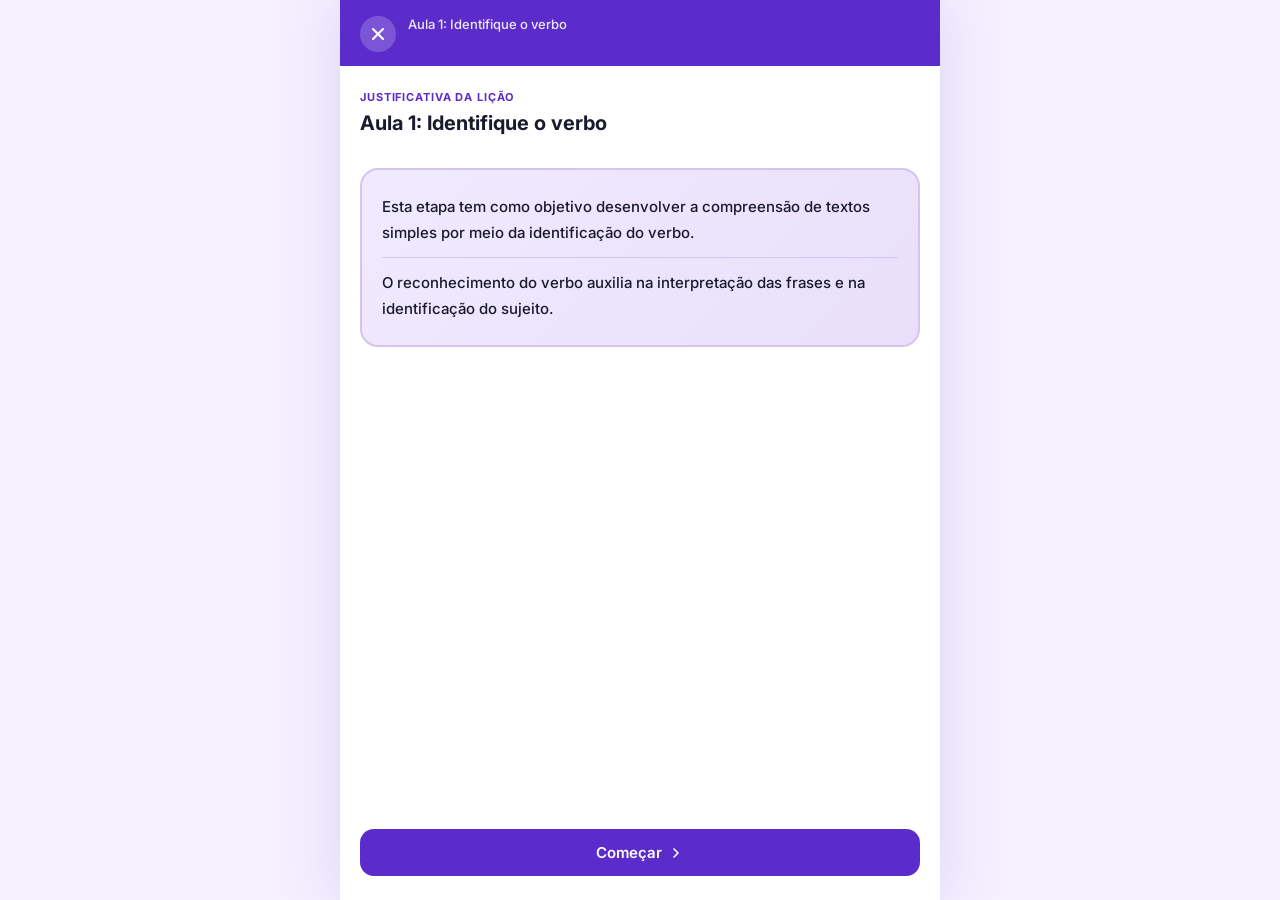
==== estudo.html @ f4995293 "feat: tela de intro com justificativa destacada antes das questões (por aula)" ====
<!DOCTYPE html>
<html lang="pt-BR">
<head>
<meta charset="UTF-8">
<meta name="viewport" content="width=device-width, initial-scale=1.0">
<title>Gramix - Estudo</title>
<link href="https://fonts.googleapis.com/css2?family=Inter:wght@400;500;600;700&display=swap" rel="stylesheet">
<link rel="stylesheet" href="css/estudo.css">
</head>
<body>

<div class="app-wrapper">

  <!-- HEADER -->
  <header class="estudo-header">
    <button class="btn-fechar" id="btnFechar" title="Sair">
      <svg viewBox="0 0 24 24" fill="none" stroke="currentColor" stroke-width="2.5" stroke-linecap="round" stroke-linejoin="round" width="20" height="20">
        <line x1="18" y1="6" x2="6" y2="18"></line>
        <line x1="6" y1="6" x2="18" y2="18"></line>
      </svg>
    </button>
    <div class="header-info">
      <span class="questao-info" id="questaoInfo">Questão 1 de 5 • Aula 1: Identifique o verbo</span>
      <div class="progress-segmentos" id="progressSegmentos"></div>
    </div>
  </header>

  <!-- TAGS -->
  <div class="tags-row" id="tagsRow">
    <span class="tag tag-dificuldade" id="tagDificuldade">
      <svg viewBox="0 0 24 24" fill="none" stroke="currentColor" stroke-width="2" stroke-linecap="round" stroke-linejoin="round" width="13" height="13"><line x1="18" y1="20" x2="18" y2="10"></line><line x1="12" y1="20" x2="12" y2="4"></line><line x1="6" y1="20" x2="6" y2="14"></line></svg>
      Fácil
    </span>
    <span class="tag tag-consultar" id="btnConsultar">
      <svg viewBox="0 0 24 24" fill="none" stroke="currentColor" stroke-width="2" stroke-linecap="round" stroke-linejoin="round" width="13" height="13"><path d="M2 3h6a4 4 0 0 1 4 4v14a3 3 0 0 0-3-3H2z"></path><path d="M22 3h-6a4 4 0 0 0-4 4v14a3 3 0 0 1 3-3h7z"></path></svg>
      Consultar lição
    </span>
  </div>

  <!-- QUESTÃO -->
  <main class="questao-area">
    <h2 class="questao-titulo" id="questaoTitulo"></h2>
    <p class="questao-subtitulo" id="questaoSubtitulo"></p>

    <div class="opcoes" id="opcoes"></div>
  </main>

  <!-- FEEDBACK -->
  <div class="feedback-bar" id="feedbackBar">
    <div class="feedback-icon" id="feedbackIcon"></div>
    <div class="feedback-texto" id="feedbackTexto"></div>
  </div>

  <!-- FOOTER -->
  <footer class="estudo-footer">
    <button class="btn-anterior" id="btnAnterior">
      <svg viewBox="0 0 24 24" fill="none" stroke="currentColor" stroke-width="2.5" stroke-linecap="round" stroke-linejoin="round" width="16" height="16"><polyline points="15 18 9 12 15 6"></polyline></svg>
      Anterior
    </button>
    <button class="btn-proxima" id="btnProxima">
      Próxima
      <svg viewBox="0 0 24 24" fill="none" stroke="currentColor" stroke-width="2.5" stroke-linecap="round" stroke-linejoin="round" width="16" height="16"><polyline points="9 18 15 12 9 6"></polyline></svg>
    </button>
  </footer>

</div>

<!-- MODAL LIÇÃO -->
<div class="licao-overlay" id="licaoOverlay">
  <div class="licao-card">
    <div class="licao-header">
      <h3 id="licaoHeader">📖 Lição</h3>
      <button class="licao-fechar" id="licaoFechar">✕</button>
    </div>
    <div class="licao-corpo" id="licaoCorpo"></div>
    <button class="licao-btn-fechar" id="licaoBtnFechar">Entendido</button>
  </div>
</div>

<!-- MODAL RESULTADO -->
<div class="resultado-overlay" id="resultadoOverlay">
  <div class="resultado-card">
    <div class="resultado-emoji" id="resultadoEmoji">🎉</div>
    <h2 class="resultado-titulo" id="resultadoTitulo">Aula concluída!</h2>
    <p class="resultado-desc" id="resultadoDesc"></p>
    <div class="resultado-estrelas" id="resultadoEstrelas"></div>
    <button class="resultado-btn-continuar" id="resultadoBtnContinuar">Voltar ao início</button>
  </div>
</div>

<script src="js/data/modulos.js"></script>
<script src="js/estudo.js"></script>
</body>
</html>
---- css/estudo.css ----
* {
  margin: 0;
  padding: 0;
  box-sizing: border-box;
  font-family: 'Inter', sans-serif;
}

body {
  background: #f4f0ff;
  min-height: 100vh;
}

.app-wrapper {
  max-width: 600px;
  margin: 0 auto;
  background: #ffffff;
  min-height: 100vh;
  display: flex;
  flex-direction: column;
  box-shadow: 0 0 60px rgba(91, 43, 203, 0.15);
}

/* HEADER */
.estudo-header {
  background: #5B2BCB;
  padding: 16px 20px 14px;
  display: flex;
  align-items: flex-start;
  gap: 12px;
}

.btn-fechar {
  background: rgba(255,255,255,0.2);
  border: none;
  border-radius: 50%;
  width: 36px;
  height: 36px;
  display: flex;
  align-items: center;
  justify-content: center;
  cursor: pointer;
  color: white;
  flex-shrink: 0;
  transition: background 0.2s;
}
.btn-fechar:hover { background: rgba(255,255,255,0.3); }

.header-info {
  flex: 1;
  display: flex;
  flex-direction: column;
  gap: 8px;
}

.questao-info {
  color: rgba(255,255,255,0.9);
  font-size: 13px;
  font-weight: 500;
}

.progress-segmentos {
  display: flex;
  gap: 4px;
}

.seg {
  flex: 1;
  height: 5px;
  border-radius: 3px;
  background: rgba(255,255,255,0.3);
  transition: background 0.4s ease;
}

.seg.respondida { background: #fff; }
.seg.atual      { background: rgba(255,255,255,0.7); }

/* TAGS */
.tags-row {
  display: flex;
  gap: 8px;
  padding: 14px 20px 0;
}

.tag {
  display: inline-flex;
  align-items: center;
  gap: 5px;
  padding: 6px 12px;
  border-radius: 20px;
  font-size: 12px;
  font-weight: 600;
  cursor: pointer;
}

.tag-dificuldade {
  background: #f0eaff;
  color: #5B2BCB;
}

.tag-consultar {
  background: #f0eaff;
  color: #5B2BCB;
  transition: background 0.2s;
}
.tag-consultar:hover { background: #e4d9ff; }

/* QUESTÃO */
.questao-area {
  flex: 1;
  padding: 24px 20px 12px;
}

.questao-titulo {
  font-size: 20px;
  font-weight: 700;
  color: #1a1a2e;
  margin-bottom: 6px;
  line-height: 1.3;
}

.questao-subtitulo {
  font-size: 14px;
  color: #6b7280;
  margin-bottom: 24px;
}

/* TELA DE INTRODUÇÃO */
.intro-label {
  display: block;
  font-size: 11px;
  font-weight: 700;
  text-transform: uppercase;
  letter-spacing: 0.08em;
  color: #5B2BCB;
  margin-bottom: 6px;
}

.intro-card {
  background: linear-gradient(135deg, #f0eaff 0%, #e9dffb 100%);
  border: 2px solid #d4c4f0;
  border-radius: 18px;
  padding: 24px 20px;
  margin-top: 8px;
}

.intro-card p {
  font-size: 15px;
  color: #1a1a2e;
  line-height: 1.7;
  font-weight: 500;
}

.intro-card p + p {
  margin-top: 12px;
  padding-top: 12px;
  border-top: 1px solid #d4c4f0;
}

/* OPÇÕES */
.opcoes {
  display: flex;
  flex-direction: column;
  gap: 10px;
}

.opcao {
  display: flex;
  align-items: center;
  gap: 14px;
  padding: 16px;
  border: 2px solid #e9dffb;
  border-radius: 14px;
  cursor: pointer;
  transition: all 0.2s;
  background: white;
  text-align: left;
  width: 100%;
}

.opcao:hover:not(:disabled) {
  border-color: #5B2BCB;
  background: #faf7ff;
}

.opcao.selecionada {
  border-color: #5B2BCB;
  background: #f0eaff;
}

.opcao.correta {
  border-color: #16a34a;
  background: #f0fdf4;
}

.opcao.errada {
  border-color: #dc2626;
  background: #fef2f2;
}

.opcao:disabled { cursor: default; }

.letra {
  width: 36px;
  height: 36px;
  border-radius: 50%;
  border: 2px solid #d4c4f0;
  display: flex;
  align-items: center;
  justify-content: center;
  font-weight: 700;
  font-size: 14px;
  color: #5B2BCB;
  flex-shrink: 0;
  transition: all 0.2s;
}

.opcao.selecionada .letra {
  background: #5B2BCB;
  border-color: #5B2BCB;
  color: white;
}

.opcao.correta .letra {
  background: #16a34a;
  border-color: #16a34a;
  color: white;
}

.opcao.errada .letra {
  background: #dc2626;
  border-color: #dc2626;
  color: white;
}

.opcao-texto {
  font-size: 15px;
  color: #1a1a2e;
  font-weight: 500;
  line-height: 1.4;
}

/* FEEDBACK */
.feedback-bar {
  margin: 12px 20px;
  padding: 14px 16px;
  border-radius: 14px;
  display: none;
  align-items: center;
  gap: 12px;
}

.feedback-bar.show { display: flex; }

.feedback-bar.acerto {
  background: #f0fdf4;
  border: 2px solid #86efac;
}

.feedback-bar.erro {
  background: #fef2f2;
  border: 2px solid #fca5a5;
}

.feedback-icon { font-size: 22px; }

.feedback-texto {
  font-size: 14px;
  font-weight: 600;
  line-height: 1.4;
}

.feedback-bar.acerto .feedback-texto { color: #16a34a; }
.feedback-bar.erro .feedback-texto   { color: #dc2626; }

/* FOOTER */
.estudo-footer {
  padding: 14px 20px 24px;
  display: flex;
  gap: 12px;
}

.btn-anterior {
  display: flex;
  align-items: center;
  gap: 6px;
  padding: 14px 20px;
  background: white;
  border: 2px solid #e9dffb;
  border-radius: 14px;
  color: #5B2BCB;
  font-weight: 600;
  font-size: 15px;
  cursor: pointer;
  transition: all 0.2s;
  flex-shrink: 0;
}
.btn-anterior:hover { background: #faf7ff; }
.btn-anterior:disabled { opacity: 0.4; cursor: default; }

.btn-proxima {
  display: flex;
  align-items: center;
  justify-content: center;
  gap: 6px;
  flex: 1;
  padding: 14px 20px;
  background: #5B2BCB;
  border: none;
  border-radius: 14px;
  color: white;
  font-weight: 600;
  font-size: 15px;
  cursor: pointer;
  transition: all 0.2s;
}
.btn-proxima:hover { background: #4a22a8; }
.btn-proxima:disabled { background: #d4c4f0; cursor: default; }

/* MODAL LIÇÃO */
.licao-overlay {
  position: fixed;
  inset: 0;
  background: rgba(0,0,0,0.5);
  display: flex;
  align-items: flex-end;
  justify-content: center;
  z-index: 500;
  opacity: 0;
  pointer-events: none;
  transition: opacity 0.3s;
}
.licao-overlay.show {
  opacity: 1;
  pointer-events: all;
}

.licao-card {
  background: white;
  border-radius: 24px 24px 0 0;
  padding: 24px 24px 36px;
  width: 100%;
  max-width: 600px;
  transform: translateY(100%);
  transition: transform 0.35s ease;
}
.licao-overlay.show .licao-card { transform: translateY(0); }

.licao-header {
  display: flex;
  justify-content: space-between;
  align-items: center;
  margin-bottom: 16px;
}
.licao-header h3 { font-size: 18px; font-weight: 700; color: #1a1a2e; }

.licao-fechar {
  background: #f3f4f6;
  border: none;
  border-radius: 50%;
  width: 32px;
  height: 32px;
  font-size: 14px;
  cursor: pointer;
  color: #6b7280;
}

.licao-corpo {
  font-size: 15px;
  color: #374151;
  line-height: 1.7;
}
.licao-corpo ul { padding-left: 20px; margin: 10px 0; }
.licao-corpo p  { margin-bottom: 8px; }

.licao-btn-fechar {
  margin-top: 20px;
  width: 100%;
  padding: 14px;
  background: #5B2BCB;
  color: white;
  border: none;
  border-radius: 14px;
  font-weight: 600;
  font-size: 15px;
  cursor: pointer;
}

/* MODAL RESULTADO */
.resultado-overlay {
  position: fixed;
  inset: 0;
  background: rgba(0,0,0,0.5);
  display: flex;
  align-items: center;
  justify-content: center;
  z-index: 500;
  padding: 20px;
  opacity: 0;
  pointer-events: none;
  transition: opacity 0.3s;
}
.resultado-overlay.show {
  opacity: 1;
  pointer-events: all;
}

.resultado-card {
  background: white;
  border-radius: 24px;
  padding: 36px 28px;
  text-align: center;
  max-width: 340px;
  width: 100%;
  transform: scale(0.9);
  transition: transform 0.3s ease;
}
.resultado-overlay.show .resultado-card { transform: scale(1); }

.resultado-emoji { font-size: 56px; margin-bottom: 16px; }
.resultado-titulo { font-size: 22px; font-weight: 700; color: #1a1a2e; margin-bottom: 10px; }
.resultado-desc   { font-size: 14px; color: #6b7280; margin-bottom: 20px; line-height: 1.6; }

.resultado-estrelas { font-size: 32px; margin-bottom: 24px; }

.resultado-btn-continuar {
  width: 100%;
  padding: 14px;
  background: #5B2BCB;
  color: white;
  border: none;
  border-radius: 14px;
  font-weight: 600;
  font-size: 15px;
  cursor: pointer;
  transition: background 0.2s;
}
.resultado-btn-continuar:hover { background: #4a22a8; }

@media (min-width: 768px) {
  body { background: #f4f0ff; }
}
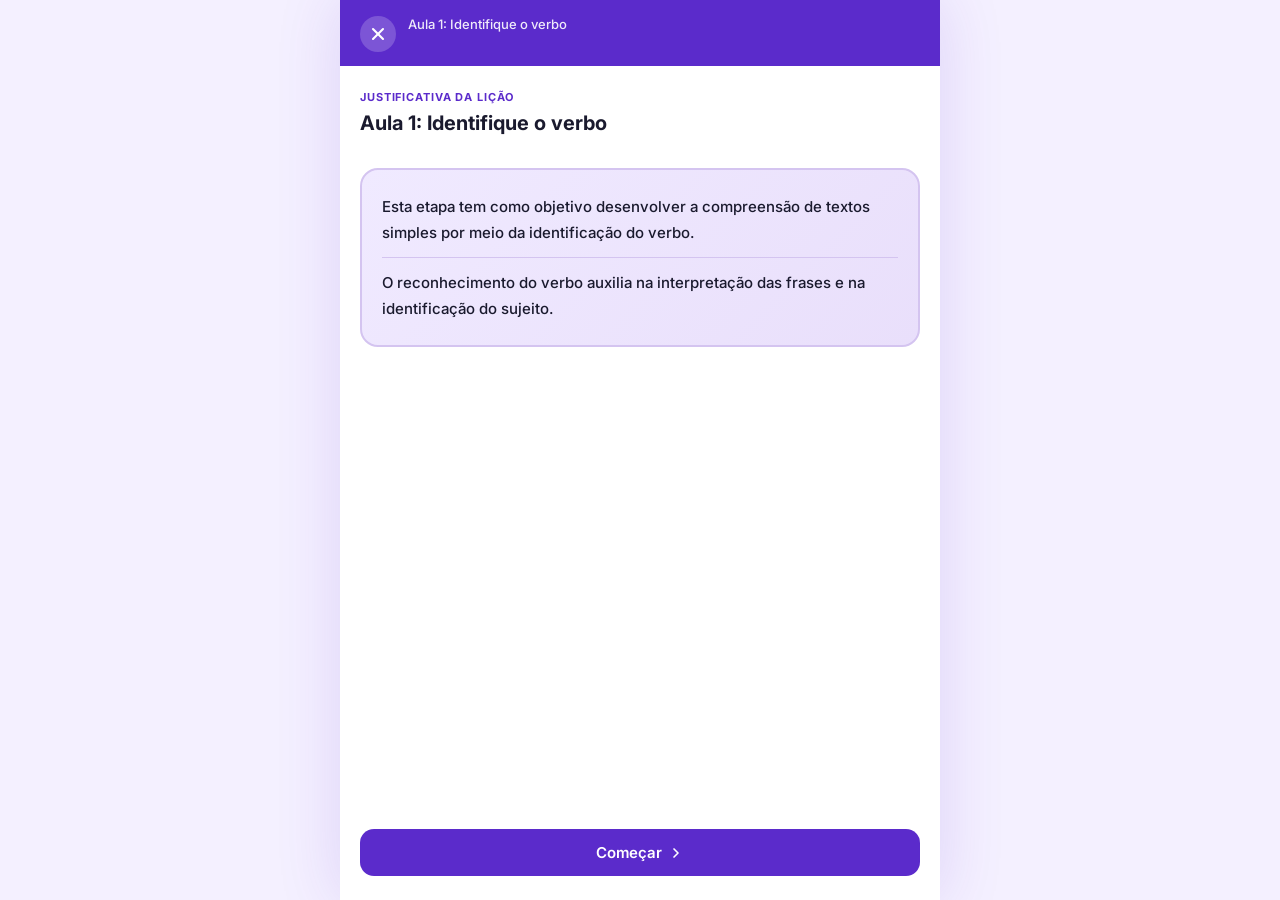
==== commit 87e84c6f: "feat: remove tag dificuldade e botao consultar licao" ====
--- a/estudo.html
+++ b/estudo.html
@@ -24,18 +24,6 @@
       <div class="progress-segmentos" id="progressSegmentos"></div>
     </div>
   </header>
-
-  <!-- TAGS -->
-  <div class="tags-row" id="tagsRow">
-    <span class="tag tag-dificuldade" id="tagDificuldade">
-      <svg viewBox="0 0 24 24" fill="none" stroke="currentColor" stroke-width="2" stroke-linecap="round" stroke-linejoin="round" width="13" height="13"><line x1="18" y1="20" x2="18" y2="10"></line><line x1="12" y1="20" x2="12" y2="4"></line><line x1="6" y1="20" x2="6" y2="14"></line></svg>
-      Fácil
-    </span>
-    <span class="tag tag-consultar" id="btnConsultar">
-      <svg viewBox="0 0 24 24" fill="none" stroke="currentColor" stroke-width="2" stroke-linecap="round" stroke-linejoin="round" width="13" height="13"><path d="M2 3h6a4 4 0 0 1 4 4v14a3 3 0 0 0-3-3H2z"></path><path d="M22 3h-6a4 4 0 0 0-4 4v14a3 3 0 0 1 3-3h7z"></path></svg>
-      Consultar lição
-    </span>
-  </div>
 
   <!-- QUESTÃO -->
   <main class="questao-area">
--- a/css/estudo.css
+++ b/css/estudo.css
@@ -14,10 +14,11 @@
   max-width: 600px;
   margin: 0 auto;
   background: #ffffff;
-  min-height: 100vh;
+  height: 100vh;
   display: flex;
   flex-direction: column;
   box-shadow: 0 0 60px rgba(91, 43, 203, 0.15);
+  overflow: hidden;
 }
 
 /* HEADER */
@@ -107,6 +108,8 @@
 /* QUESTÃO */
 .questao-area {
   flex: 1;
+  min-height: 0;
+  overflow-y: auto;
   padding: 24px 20px 12px;
 }
 
@@ -156,6 +159,257 @@
   border-top: 1px solid #d4c4f0;
 }
 
+/* TELA DE DEFINIÇÃO */
+.definicao-card {
+  display: flex;
+  flex-direction: column;
+  align-items: center;
+  gap: 24px;
+  padding: 32px 20px;
+  text-align: center;
+}
+
+.definicao-icone-wrap {
+  width: 88px;
+  height: 88px;
+  background: #eef2ff;
+  border-radius: 50%;
+  display: flex;
+  align-items: center;
+  justify-content: center;
+}
+
+.definicao-texto {
+  font-size: 17px;
+  font-weight: 600;
+  color: #1a1a2e;
+  line-height: 1.6;
+  max-width: 300px;
+}
+
+.destaque {
+  color: #4A80F0;
+}
+
+/* TELA DE CONTEXTO */
+.contexto-card {
+  display: flex;
+  flex-direction: column;
+  gap: 20px;
+  padding: 8px 4px;
+}
+
+.contexto-icone-wrap {
+  width: 80px;
+  height: 80px;
+  background: #eef2ff;
+  border-radius: 50%;
+  display: flex;
+  align-items: center;
+  justify-content: center;
+  align-self: center;
+}
+
+.contexto-texto {
+  font-size: 17px;
+  font-weight: 500;
+  color: #1a1a2e;
+  line-height: 1.65;
+}
+
+.contexto-texto strong { font-weight: 700; }
+
+.contexto-nota {
+  display: flex;
+  align-items: flex-start;
+  gap: 10px;
+  background: #f1f5f9;
+  border-radius: 12px;
+  padding: 14px 16px;
+}
+
+.contexto-nota svg { flex-shrink: 0; margin-top: 1px; }
+
+.contexto-nota span {
+  font-size: 14px;
+  color: #475569;
+  line-height: 1.5;
+}
+
+/* TELA DE EXEMPLO */
+.exemplo-card {
+  display: flex;
+  flex-direction: column;
+  gap: 20px;
+  padding: 8px 4px;
+}
+
+.exemplo-icone-wrap {
+  width: 88px;
+  height: 88px;
+  background: #eef2ff;
+  border-radius: 50%;
+  display: flex;
+  align-items: center;
+  justify-content: center;
+  align-self: center;
+}
+
+.exemplo-texto {
+  font-size: 16px;
+  color: #1a1a2e;
+  line-height: 1.65;
+}
+
+.exemplo-conclusao {
+  font-size: 16px;
+  font-weight: 700;
+  color: #1a1a2e;
+  line-height: 1.5;
+}
+
+/* TELA DE INFINITIVO */
+.infinitivo-card {
+  display: flex;
+  flex-direction: column;
+  align-items: center;
+  gap: 18px;
+  text-align: center;
+}
+
+.infinitivo-icone-wrap {
+  width: 90px;
+  height: 90px;
+  border-radius: 50%;
+  background: #eff6ff;
+  display: flex;
+  align-items: center;
+  justify-content: center;
+  flex-shrink: 0;
+}
+
+.infinitivo-icone-simbolo {
+  font-size: 44px;
+  font-weight: 700;
+  color: #2563eb;
+  line-height: 1;
+  font-family: Arial, sans-serif;
+}
+
+.infinitivo-descricao {
+  font-size: 18px;
+  font-weight: 700;
+  color: #1a1a2e;
+  line-height: 1.5;
+  text-align: left;
+}
+
+.infinitivo-nota {
+  font-size: 15px;
+  color: #374151;
+  line-height: 1.5;
+  text-align: left;
+}
+
+.infinitivo-conj-titulo {
+  font-size: 16px;
+  font-weight: 700;
+  color: #1a1a2e;
+  text-align: center;
+  margin-top: 4px;
+}
+
+.infinitivo-conjs {
+  display: flex;
+  flex-direction: column;
+  gap: 10px;
+  width: 100%;
+}
+
+.infinitivo-conj-card {
+  display: flex;
+  flex-direction: column;
+  align-items: center;
+  gap: 4px;
+  background: #ffffff;
+  border: 1.5px solid #e2e8f0;
+  border-radius: 14px;
+  padding: 14px 16px;
+}
+
+.infinitivo-conj-sufixo {
+  font-size: 26px;
+  font-weight: 700;
+  color: #2563eb;
+}
+
+.infinitivo-conj-label {
+  font-size: 13px;
+  color: #64748b;
+}
+
+.infinitivo-extra {
+  font-size: 16px;
+  font-weight: 600;
+  color: #1a1a2e;
+  line-height: 1.6;
+  text-align: left;
+  background: #eff6ff;
+  border-left: 3px solid #2563eb;
+  border-radius: 10px;
+  padding: 12px 14px;
+}
+
+/* TELA DE RESUMO */
+.resumo-card {
+  display: flex;
+  flex-direction: column;
+  gap: 10px;
+}
+
+.resumo-titulo {
+  font-size: 17px;
+  font-weight: 700;
+  color: #1a1a2e;
+  margin-bottom: 4px;
+}
+
+.resumo-item {
+  display: flex;
+  align-items: center;
+  gap: 14px;
+  background: #fafafa;
+  border: 1px solid #f0eaff;
+  border-radius: 14px;
+  padding: 12px 14px;
+}
+
+.resumo-icone {
+  width: 46px;
+  height: 46px;
+  border-radius: 50%;
+  display: flex;
+  align-items: center;
+  justify-content: center;
+  flex-shrink: 0;
+}
+
+.resumo-item-info {
+  display: flex;
+  flex-direction: column;
+  gap: 2px;
+}
+
+.resumo-item-titulo {
+  font-size: 15px;
+  font-weight: 700;
+}
+
+.resumo-item-exemplos {
+  font-size: 13px;
+  color: #64748b;
+}
+
 /* OPÇÕES */
 .opcoes {
   display: flex;
@@ -274,36 +528,39 @@
 
 /* FOOTER */
 .estudo-footer {
+  flex-shrink: 0;
   padding: 14px 20px 24px;
   display: flex;
-  gap: 12px;
+  gap: 10px;
+  background: #ffffff;
 }
 
 .btn-anterior {
-  display: flex;
-  align-items: center;
+  flex: 1;
+  display: flex;
+  align-items: center;
+  justify-content: center;
   gap: 6px;
-  padding: 14px 20px;
+  padding: 14px 16px;
   background: white;
-  border: 2px solid #e9dffb;
+  border: 1.5px solid #d4c4f0;
   border-radius: 14px;
   color: #5B2BCB;
   font-weight: 600;
   font-size: 15px;
   cursor: pointer;
-  transition: all 0.2s;
-  flex-shrink: 0;
+  transition: background 0.2s;
 }
 .btn-anterior:hover { background: #faf7ff; }
-.btn-anterior:disabled { opacity: 0.4; cursor: default; }
+.btn-anterior:disabled { opacity: 0.35; cursor: default; }
 
 .btn-proxima {
+  flex: 1;
   display: flex;
   align-items: center;
   justify-content: center;
   gap: 6px;
-  flex: 1;
-  padding: 14px 20px;
+  padding: 14px 16px;
   background: #5B2BCB;
   border: none;
   border-radius: 14px;
@@ -311,7 +568,7 @@
   font-weight: 600;
   font-size: 15px;
   cursor: pointer;
-  transition: all 0.2s;
+  transition: background 0.2s;
 }
 .btn-proxima:hover { background: #4a22a8; }
 .btn-proxima:disabled { background: #d4c4f0; cursor: default; }
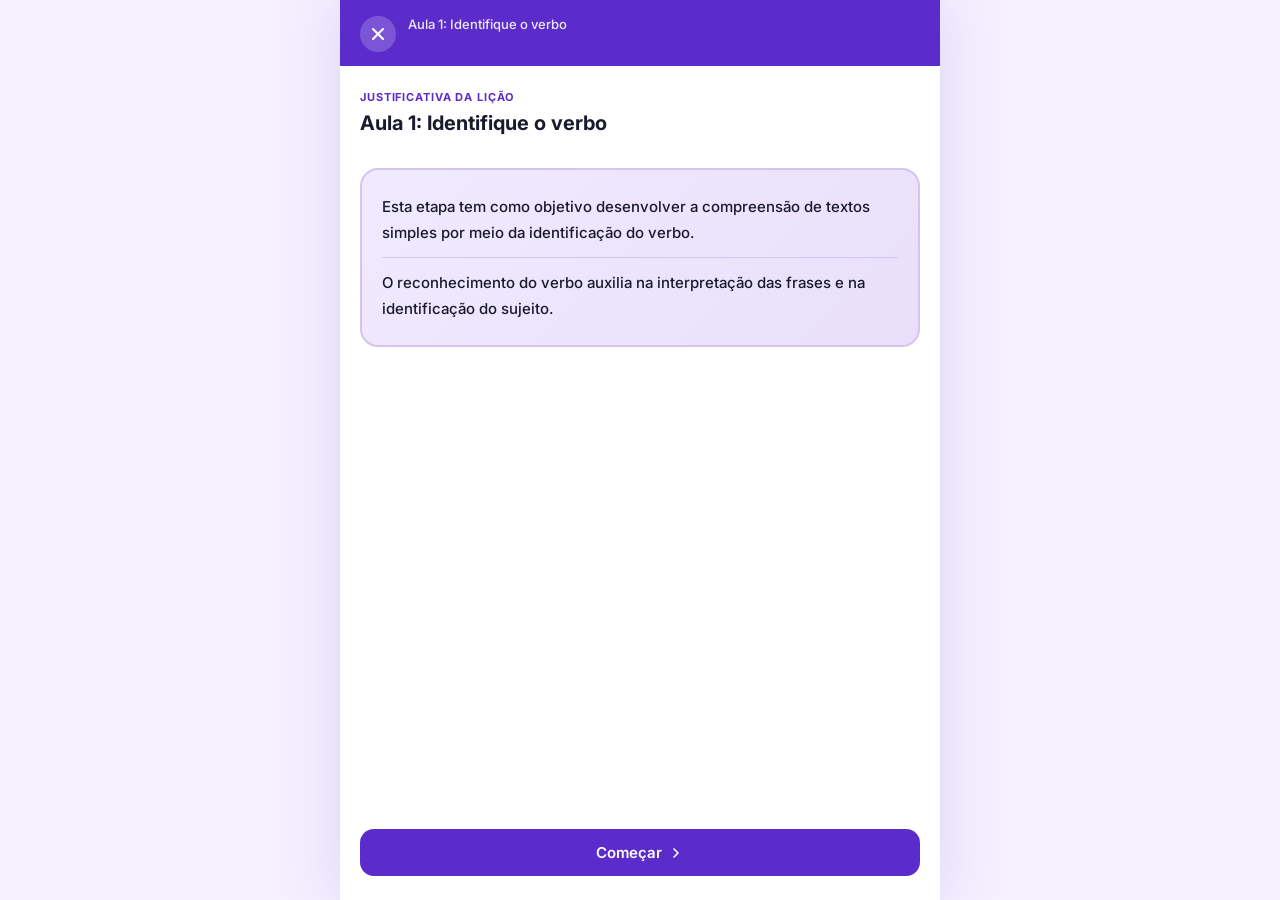
==== commit 5c11cfac: "feat: scroll fade indicator quando conteudo ultrapassa a tela" ====
--- a/estudo.html
+++ b/estudo.html
@@ -26,12 +26,14 @@
   </header>
 
   <!-- QUESTÃO -->
-  <main class="questao-area">
-    <h2 class="questao-titulo" id="questaoTitulo"></h2>
-    <p class="questao-subtitulo" id="questaoSubtitulo"></p>
-
-    <div class="opcoes" id="opcoes"></div>
-  </main>
+  <div class="questao-wrap">
+    <main class="questao-area" id="questaoArea">
+      <h2 class="questao-titulo" id="questaoTitulo"></h2>
+      <p class="questao-subtitulo" id="questaoSubtitulo"></p>
+      <div class="opcoes" id="opcoes"></div>
+    </main>
+    <div class="scroll-fade" id="scrollFade"></div>
+  </div>
 
   <!-- FEEDBACK -->
   <div class="feedback-bar" id="feedbackBar">
--- a/css/estudo.css
+++ b/css/estudo.css
@@ -15,6 +15,7 @@
   margin: 0 auto;
   background: #ffffff;
   height: 100vh;
+  height: 100dvh;
   display: flex;
   flex-direction: column;
   box-shadow: 0 0 60px rgba(91, 43, 203, 0.15);
@@ -106,11 +107,32 @@
 .tag-consultar:hover { background: #e4d9ff; }
 
 /* QUESTÃO */
-.questao-area {
+.questao-wrap {
+  position: relative;
   flex: 1;
   min-height: 0;
+}
+
+.questao-area {
+  height: 100%;
   overflow-y: auto;
   padding: 24px 20px 12px;
+}
+
+.scroll-fade {
+  position: absolute;
+  bottom: 0;
+  left: 0;
+  right: 0;
+  height: 64px;
+  background: linear-gradient(to bottom, transparent, #ffffff);
+  pointer-events: none;
+  opacity: 1;
+  transition: opacity 0.3s;
+}
+
+.scroll-fade.oculto {
+  opacity: 0;
 }
 
 .questao-titulo {
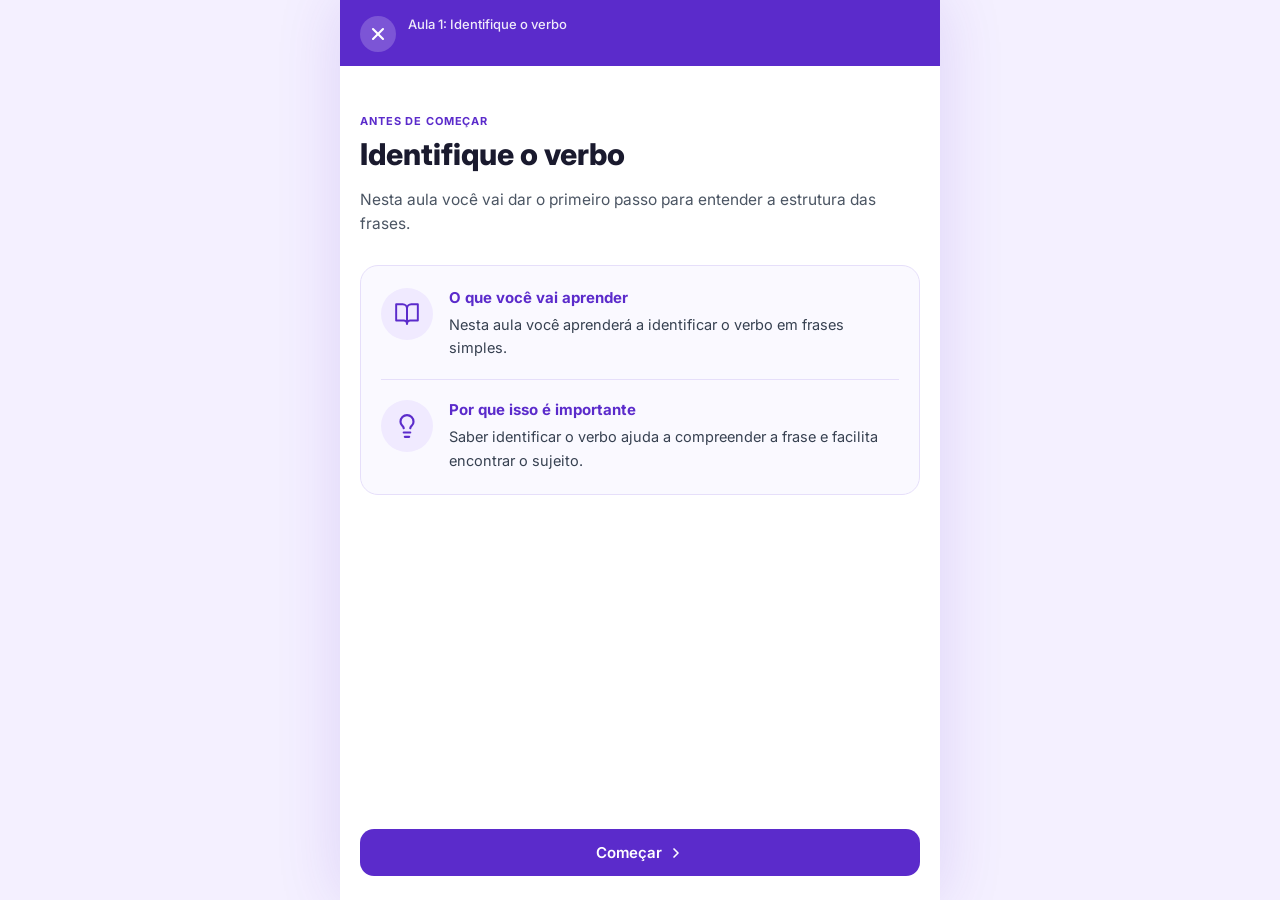
==== commit ecec25a6: "feat: caderno de erros persistente e tela antes de comecar - Novo js/idb.js centraliza acesso ao Ind" ====
--- a/estudo.html
+++ b/estudo.html
@@ -78,6 +78,7 @@
   </div>
 </div>
 
+<script src="js/idb.js"></script>
 <script src="js/data/modulos.js"></script>
 <script src="js/estudo.js"></script>
 </body>
--- a/css/estudo.css
+++ b/css/estudo.css
@@ -149,7 +149,7 @@
   margin-bottom: 24px;
 }
 
-/* TELA DE INTRODUÇÃO */
+/* TELA DE INTRODUÇÃO (Antes de começar) */
 .intro-label {
   display: block;
   font-size: 11px;
@@ -157,28 +157,65 @@
   text-transform: uppercase;
   letter-spacing: 0.08em;
   color: #5B2BCB;
+  margin-bottom: 8px;
+}
+
+.intro-titulo {
+  font-size: 30px;
+  font-weight: 800;
+  color: #1a1a2e;
+  line-height: 1.25;
+  margin-bottom: 14px;
+}
+
+.intro-desc {
+  font-size: 15.5px;
+  color: #4b5563;
+  line-height: 1.6;
+  margin-bottom: 28px;
+}
+
+.intro-info {
+  background: #faf9ff;
+  border: 1.5px solid #e6dffa;
+  border-radius: 18px;
+  padding: 22px 20px;
+}
+
+.intro-info-item {
+  display: flex;
+  align-items: flex-start;
+  gap: 16px;
+}
+
+.intro-info-item + .intro-info-item {
+  margin-top: 20px;
+  padding-top: 20px;
+  border-top: 1px solid #e6dffa;
+}
+
+.intro-info-icone-wrap {
+  width: 52px;
+  height: 52px;
+  border-radius: 50%;
+  background: #f0eaff;
+  display: flex;
+  align-items: center;
+  justify-content: center;
+  flex-shrink: 0;
+}
+
+.intro-info-texto h3 {
+  font-size: 15px;
+  font-weight: 700;
+  color: #5B2BCB;
   margin-bottom: 6px;
 }
 
-.intro-card {
-  background: linear-gradient(135deg, #f0eaff 0%, #e9dffb 100%);
-  border: 2px solid #d4c4f0;
-  border-radius: 18px;
-  padding: 24px 20px;
-  margin-top: 8px;
-}
-
-.intro-card p {
-  font-size: 15px;
-  color: #1a1a2e;
-  line-height: 1.7;
-  font-weight: 500;
-}
-
-.intro-card p + p {
-  margin-top: 12px;
-  padding-top: 12px;
-  border-top: 1px solid #d4c4f0;
+.intro-info-texto p {
+  font-size: 14.5px;
+  color: #374151;
+  line-height: 1.6;
 }
 
 /* TELA DE DEFINIÇÃO */
@@ -430,6 +467,148 @@
 .resumo-item-exemplos {
   font-size: 13px;
   color: #64748b;
+}
+
+/* TELA DE IDENTIFICAÇÃO */
+.idf-card {
+  display: flex;
+  flex-direction: column;
+  gap: 16px;
+}
+
+.idf-header {
+  display: flex;
+  align-items: flex-start;
+  gap: 12px;
+}
+
+.idf-icone-wrap {
+  width: 52px;
+  height: 52px;
+  border-radius: 14px;
+  background: #eff6ff;
+  display: flex;
+  align-items: center;
+  justify-content: center;
+  flex-shrink: 0;
+}
+
+.idf-titulo {
+  font-size: 18px;
+  font-weight: 700;
+  color: #1a1a2e;
+  line-height: 1.4;
+  padding-top: 4px;
+}
+
+.idf-intro {
+  font-size: 15px;
+  color: #374151;
+  line-height: 1.5;
+}
+
+.idf-exemplos {
+  display: flex;
+  flex-direction: column;
+  gap: 10px;
+}
+
+.idf-exemplo-card {
+  display: flex;
+  flex-direction: column;
+  align-items: center;
+  gap: 3px;
+  background: #ffffff;
+  border: 1.5px solid #e2e8f0;
+  border-radius: 14px;
+  padding: 12px 16px;
+}
+
+.idf-palavra {
+  font-size: 17px;
+  font-weight: 700;
+  color: #2563eb;
+}
+
+.idf-linha {
+  font-size: 13px;
+  color: #64748b;
+}
+
+.idf-rodape {
+  font-size: 14px;
+  color: #374151;
+  line-height: 1.6;
+}
+
+/* TELA DE SENTIDO */
+.sentido-card {
+  display: flex;
+  flex-direction: column;
+  gap: 14px;
+}
+
+.sentido-dica {
+  display: flex;
+  align-items: flex-start;
+  gap: 10px;
+  background: #fefce8;
+  border: 1.5px solid #fde68a;
+  border-radius: 14px;
+  padding: 12px 14px;
+  font-size: 15px;
+  font-weight: 600;
+  color: #1a1a2e;
+  line-height: 1.5;
+}
+
+.sentido-dica-icone {
+  font-size: 20px;
+  flex-shrink: 0;
+  margin-top: 1px;
+}
+
+.sentido-texto {
+  font-size: 15px;
+  color: #374151;
+  line-height: 1.6;
+}
+
+.sentido-exemplos-titulo {
+  font-size: 16px;
+  font-weight: 700;
+  color: #1a1a2e;
+  margin-top: 4px;
+}
+
+.sentido-exemplos {
+  display: flex;
+  flex-direction: column;
+  gap: 10px;
+}
+
+.sentido-item {
+  display: flex;
+  align-items: flex-start;
+  gap: 12px;
+}
+
+.sentido-item-texto {
+  display: flex;
+  flex-direction: column;
+  gap: 2px;
+}
+
+.sentido-item-frase {
+  font-size: 14px;
+  color: #1a1a2e;
+  line-height: 1.4;
+}
+
+.sentido-item-cadeia {
+  font-size: 13px;
+  color: #64748b;
+  line-height: 1.4;
 }
 
 /* OPÇÕES */
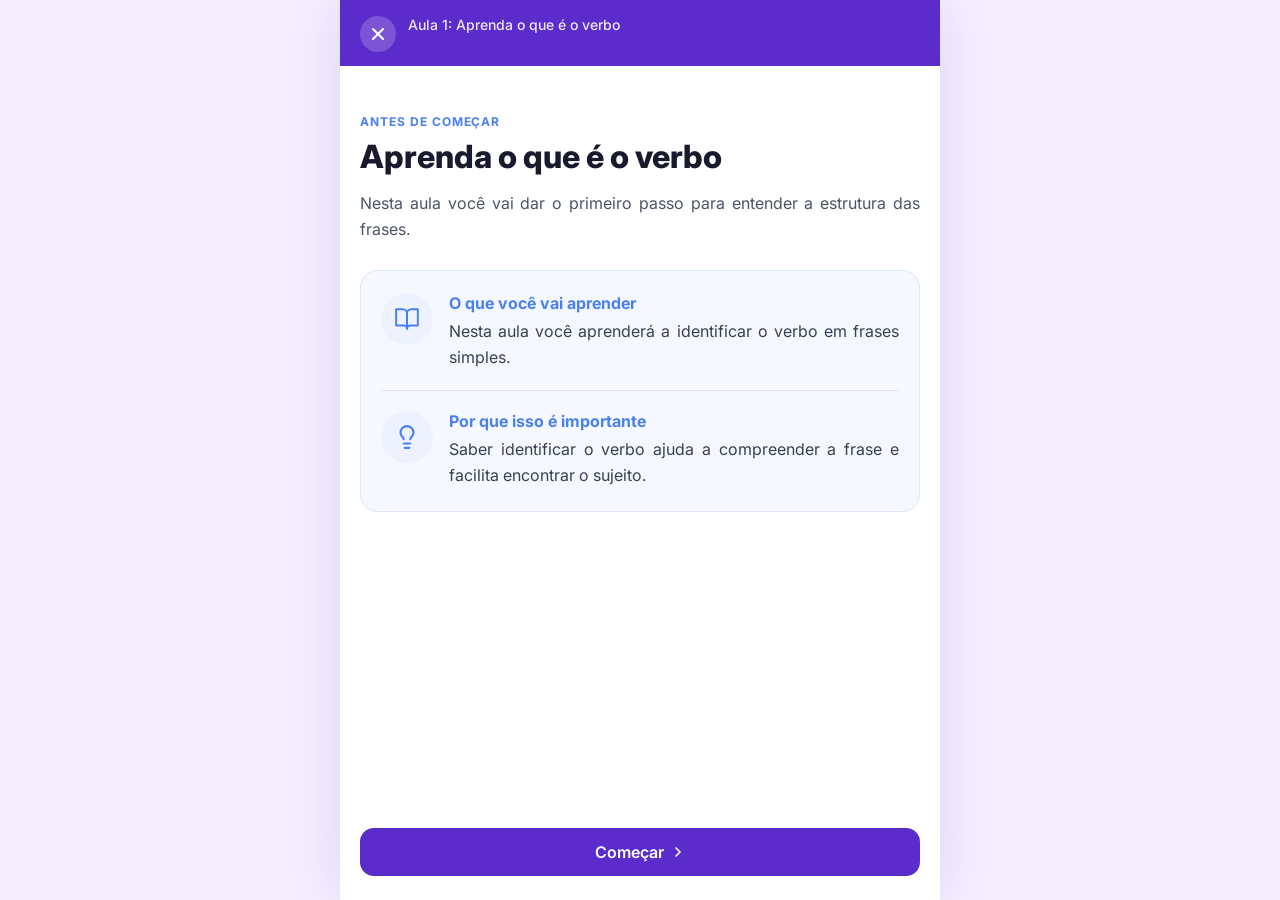
==== commit c920f254: "feat: dominio das checagens, caderno de erros por arquivo e marcacao de cartoes - Renomeia titulo da" ====
--- a/estudo.html
+++ b/estudo.html
@@ -20,7 +20,7 @@
       </svg>
     </button>
     <div class="header-info">
-      <span class="questao-info" id="questaoInfo">Questão 1 de 5 • Aula 1: Identifique o verbo</span>
+      <span class="questao-info" id="questaoInfo">Questão 1 de 5 • Aula 1: Aprenda o que é o verbo</span>
       <div class="progress-segmentos" id="progressSegmentos"></div>
     </div>
   </header>
--- a/css/estudo.css
+++ b/css/estudo.css
@@ -56,7 +56,7 @@
 
 .questao-info {
   color: rgba(255,255,255,0.9);
-  font-size: 13px;
+  font-size: 14px;
   font-weight: 500;
 }
 
@@ -89,7 +89,7 @@
   gap: 5px;
   padding: 6px 12px;
   border-radius: 20px;
-  font-size: 12px;
+  font-size: 13px;
   font-weight: 600;
   cursor: pointer;
 }
@@ -136,7 +136,7 @@
 }
 
 .questao-titulo {
-  font-size: 20px;
+  font-size: 21px;
   font-weight: 700;
   color: #1a1a2e;
   margin-bottom: 6px;
@@ -144,24 +144,51 @@
 }
 
 .questao-subtitulo {
-  font-size: 14px;
+  font-size: 15px;
   color: #6b7280;
   margin-bottom: 24px;
+}
+
+/* TELA DE CHECAGEM — pergunta curta em negrito antes do título grande */
+.checagem-pergunta {
+  font-weight: 700;
+  margin-bottom: 6px;
+}
+
+.checagem-titulo {
+  margin-bottom: 24px;
+}
+
+/* Perguntas de "o verbo em destaque indica" — instrução menor,
+   frase analisada maior (é o que realmente importa ler com atenção). */
+.checagem-instrucao {
+  font-size: 16px;
+}
+
+.checagem-frase {
+  font-size: 19px;
+  font-weight: 400;
+  color: #1a1a2e;
+}
+
+.checagem-frase strong {
+  font-weight: 700;
+  color: #4A80F0;
 }
 
 /* TELA DE INTRODUÇÃO (Antes de começar) */
 .intro-label {
   display: block;
-  font-size: 11px;
+  font-size: 12px;
   font-weight: 700;
   text-transform: uppercase;
   letter-spacing: 0.08em;
-  color: #5B2BCB;
+  color: #4A80F0;
   margin-bottom: 8px;
 }
 
 .intro-titulo {
-  font-size: 30px;
+  font-size: 32px;
   font-weight: 800;
   color: #1a1a2e;
   line-height: 1.25;
@@ -169,15 +196,16 @@
 }
 
 .intro-desc {
-  font-size: 15.5px;
+  font-size: 16px;
   color: #4b5563;
   line-height: 1.6;
   margin-bottom: 28px;
+  text-align: justify;
 }
 
 .intro-info {
-  background: #faf9ff;
-  border: 1.5px solid #e6dffa;
+  background: #f5f8ff;
+  border: 1.5px solid #d9e6fc;
   border-radius: 18px;
   padding: 22px 20px;
 }
@@ -191,14 +219,14 @@
 .intro-info-item + .intro-info-item {
   margin-top: 20px;
   padding-top: 20px;
-  border-top: 1px solid #e6dffa;
+  border-top: 1px solid #d9e6fc;
 }
 
 .intro-info-icone-wrap {
   width: 52px;
   height: 52px;
   border-radius: 50%;
-  background: #f0eaff;
+  background: #eef2ff;
   display: flex;
   align-items: center;
   justify-content: center;
@@ -206,16 +234,17 @@
 }
 
 .intro-info-texto h3 {
-  font-size: 15px;
-  font-weight: 700;
-  color: #5B2BCB;
+  font-size: 16px;
+  font-weight: 700;
+  color: #4A80F0;
   margin-bottom: 6px;
 }
 
 .intro-info-texto p {
-  font-size: 14.5px;
+  font-size: 16px;
   color: #374151;
   line-height: 1.6;
+  text-align: justify;
 }
 
 /* TELA DE DEFINIÇÃO */
@@ -226,6 +255,47 @@
   gap: 24px;
   padding: 32px 20px;
   text-align: center;
+  position: relative;
+}
+
+/* ETIQUETA "MARCAR PARA REVISÃO" — marca-página no lado esquerdo das
+   telas de conteúdo (definição, contexto, exemplo). */
+.btn-marcar-cartao {
+  position: absolute;
+  top: -6px;
+  right: 10px;
+  width: 26px;
+  height: 32px;
+  padding: 0;
+  background: #ffffff;
+  border: 2px solid #dbe4fb;
+  border-top: none;
+  border-radius: 0 0 6px 6px;
+  display: flex;
+  align-items: center;
+  justify-content: center;
+  cursor: pointer;
+  color: #b9c6f0;
+  z-index: 2;
+  transition: color 0.2s, transform 0.15s;
+}
+
+.btn-marcar-cartao:hover {
+  color: #4A80F0;
+  transform: translateY(1px);
+}
+
+.btn-marcar-cartao svg {
+  width: 13px;
+  height: 13px;
+}
+
+.btn-marcar-cartao.marcada {
+  color: #4A80F0;
+}
+
+.btn-marcar-cartao.marcada svg {
+  fill: #4A80F0;
 }
 
 .definicao-icone-wrap {
@@ -239,7 +309,7 @@
 }
 
 .definicao-texto {
-  font-size: 17px;
+  font-size: 18px;
   font-weight: 600;
   color: #1a1a2e;
   line-height: 1.6;
@@ -256,6 +326,7 @@
   flex-direction: column;
   gap: 20px;
   padding: 8px 4px;
+  position: relative;
 }
 
 .contexto-icone-wrap {
@@ -270,10 +341,11 @@
 }
 
 .contexto-texto {
-  font-size: 17px;
+  font-size: 16px;
   font-weight: 500;
   color: #1a1a2e;
   line-height: 1.65;
+  text-align: justify;
 }
 
 .contexto-texto strong { font-weight: 700; }
@@ -290,9 +362,10 @@
 .contexto-nota svg { flex-shrink: 0; margin-top: 1px; }
 
 .contexto-nota span {
-  font-size: 14px;
+  font-size: 15px;
   color: #475569;
   line-height: 1.5;
+  text-align: justify;
 }
 
 /* TELA DE EXEMPLO */
@@ -301,6 +374,7 @@
   flex-direction: column;
   gap: 20px;
   padding: 8px 4px;
+  position: relative;
 }
 
 .exemplo-icone-wrap {
@@ -318,6 +392,7 @@
   font-size: 16px;
   color: #1a1a2e;
   line-height: 1.65;
+  text-align: justify;
 }
 
 .exemplo-conclusao {
@@ -325,6 +400,7 @@
   font-weight: 700;
   color: #1a1a2e;
   line-height: 1.5;
+  text-align: justify;
 }
 
 /* TELA DE INFINITIVO */
@@ -356,22 +432,22 @@
 }
 
 .infinitivo-descricao {
-  font-size: 18px;
+  font-size: 19px;
   font-weight: 700;
   color: #1a1a2e;
   line-height: 1.5;
-  text-align: left;
+  text-align: justify;
 }
 
 .infinitivo-nota {
-  font-size: 15px;
+  font-size: 16px;
   color: #374151;
   line-height: 1.5;
-  text-align: left;
+  text-align: justify;
 }
 
 .infinitivo-conj-titulo {
-  font-size: 16px;
+  font-size: 17px;
   font-weight: 700;
   color: #1a1a2e;
   text-align: center;
@@ -397,13 +473,13 @@
 }
 
 .infinitivo-conj-sufixo {
-  font-size: 26px;
+  font-size: 27px;
   font-weight: 700;
   color: #2563eb;
 }
 
 .infinitivo-conj-label {
-  font-size: 13px;
+  font-size: 14px;
   color: #64748b;
 }
 
@@ -412,7 +488,7 @@
   font-weight: 600;
   color: #1a1a2e;
   line-height: 1.6;
-  text-align: left;
+  text-align: justify;
   background: #eff6ff;
   border-left: 3px solid #2563eb;
   border-radius: 10px;
@@ -427,7 +503,7 @@
 }
 
 .resumo-titulo {
-  font-size: 17px;
+  font-size: 18px;
   font-weight: 700;
   color: #1a1a2e;
   margin-bottom: 4px;
@@ -460,12 +536,12 @@
 }
 
 .resumo-item-titulo {
-  font-size: 15px;
+  font-size: 16px;
   font-weight: 700;
 }
 
 .resumo-item-exemplos {
-  font-size: 13px;
+  font-size: 14px;
   color: #64748b;
 }
 
@@ -494,7 +570,7 @@
 }
 
 .idf-titulo {
-  font-size: 18px;
+  font-size: 19px;
   font-weight: 700;
   color: #1a1a2e;
   line-height: 1.4;
@@ -502,9 +578,10 @@
 }
 
 .idf-intro {
-  font-size: 15px;
+  font-size: 16px;
   color: #374151;
   line-height: 1.5;
+  text-align: justify;
 }
 
 .idf-exemplos {
@@ -525,20 +602,21 @@
 }
 
 .idf-palavra {
-  font-size: 17px;
+  font-size: 18px;
   font-weight: 700;
   color: #2563eb;
 }
 
 .idf-linha {
-  font-size: 13px;
+  font-size: 14px;
   color: #64748b;
 }
 
 .idf-rodape {
-  font-size: 14px;
+  font-size: 16px;
   color: #374151;
   line-height: 1.6;
+  text-align: justify;
 }
 
 /* TELA DE SENTIDO */
@@ -556,10 +634,11 @@
   border: 1.5px solid #fde68a;
   border-radius: 14px;
   padding: 12px 14px;
-  font-size: 15px;
+  font-size: 16px;
   font-weight: 600;
   color: #1a1a2e;
   line-height: 1.5;
+  text-align: justify;
 }
 
 .sentido-dica-icone {
@@ -569,13 +648,14 @@
 }
 
 .sentido-texto {
-  font-size: 15px;
+  font-size: 16px;
   color: #374151;
   line-height: 1.6;
+  text-align: justify;
 }
 
 .sentido-exemplos-titulo {
-  font-size: 16px;
+  font-size: 17px;
   font-weight: 700;
   color: #1a1a2e;
   margin-top: 4px;
@@ -600,13 +680,13 @@
 }
 
 .sentido-item-frase {
+  font-size: 15px;
+  color: #1a1a2e;
+  line-height: 1.4;
+}
+
+.sentido-item-cadeia {
   font-size: 14px;
-  color: #1a1a2e;
-  line-height: 1.4;
-}
-
-.sentido-item-cadeia {
-  font-size: 13px;
   color: #64748b;
   line-height: 1.4;
 }
@@ -663,7 +743,7 @@
   align-items: center;
   justify-content: center;
   font-weight: 700;
-  font-size: 14px;
+  font-size: 15px;
   color: #5B2BCB;
   flex-shrink: 0;
   transition: all 0.2s;
@@ -688,7 +768,7 @@
 }
 
 .opcao-texto {
-  font-size: 15px;
+  font-size: 16px;
   color: #1a1a2e;
   font-weight: 500;
   line-height: 1.4;
@@ -719,9 +799,26 @@
 .feedback-icon { font-size: 22px; }
 
 .feedback-texto {
-  font-size: 14px;
-  font-weight: 600;
+  font-size: 15px;
   line-height: 1.4;
+  text-align: justify;
+}
+
+.feedback-titulo {
+  display: block;
+  font-weight: 700;
+  margin-bottom: 8px;
+}
+
+.feedback-explicacao {
+  display: block;
+  font-weight: 400;
+}
+
+.feedback-correta {
+  display: block;
+  font-weight: 700;
+  margin-top: 8px;
 }
 
 .feedback-bar.acerto .feedback-texto { color: #16a34a; }
@@ -748,7 +845,7 @@
   border-radius: 14px;
   color: #5B2BCB;
   font-weight: 600;
-  font-size: 15px;
+  font-size: 16px;
   cursor: pointer;
   transition: background 0.2s;
 }
@@ -767,7 +864,7 @@
   border-radius: 14px;
   color: white;
   font-weight: 600;
-  font-size: 15px;
+  font-size: 16px;
   cursor: pointer;
   transition: background 0.2s;
 }
@@ -809,7 +906,7 @@
   align-items: center;
   margin-bottom: 16px;
 }
-.licao-header h3 { font-size: 18px; font-weight: 700; color: #1a1a2e; }
+.licao-header h3 { font-size: 19px; font-weight: 700; color: #1a1a2e; }
 
 .licao-fechar {
   background: #f3f4f6;
@@ -817,18 +914,19 @@
   border-radius: 50%;
   width: 32px;
   height: 32px;
-  font-size: 14px;
+  font-size: 15px;
   cursor: pointer;
   color: #6b7280;
 }
 
 .licao-corpo {
-  font-size: 15px;
+  font-size: 16px;
   color: #374151;
   line-height: 1.7;
 }
 .licao-corpo ul { padding-left: 20px; margin: 10px 0; }
-.licao-corpo p  { margin-bottom: 8px; }
+.licao-corpo p  { margin-bottom: 8px; text-align: justify; }
+.licao-corpo li { text-align: justify; }
 
 .licao-btn-fechar {
   margin-top: 20px;
@@ -839,7 +937,7 @@
   border: none;
   border-radius: 14px;
   font-weight: 600;
-  font-size: 15px;
+  font-size: 16px;
   cursor: pointer;
 }
 
@@ -875,8 +973,8 @@
 .resultado-overlay.show .resultado-card { transform: scale(1); }
 
 .resultado-emoji { font-size: 56px; margin-bottom: 16px; }
-.resultado-titulo { font-size: 22px; font-weight: 700; color: #1a1a2e; margin-bottom: 10px; }
-.resultado-desc   { font-size: 14px; color: #6b7280; margin-bottom: 20px; line-height: 1.6; }
+.resultado-titulo { font-size: 23px; font-weight: 700; color: #1a1a2e; margin-bottom: 10px; }
+.resultado-desc   { font-size: 15px; color: #6b7280; margin-bottom: 20px; line-height: 1.6; }
 
 .resultado-estrelas { font-size: 32px; margin-bottom: 24px; }
 
@@ -888,7 +986,7 @@
   border: none;
   border-radius: 14px;
   font-weight: 600;
-  font-size: 15px;
+  font-size: 16px;
   cursor: pointer;
   transition: background 0.2s;
 }
@@ -897,3 +995,23 @@
 @media (min-width: 768px) {
   body { background: #f4f0ff; }
 }
+
+/* Ajuste fino em telas bem estreitas, para o texto justificado não ficar apertado */
+@media (max-width: 380px) {
+  .intro-titulo             { font-size: 27px; }
+  .intro-desc,
+  .intro-info-texto p,
+  .contexto-texto,
+  .exemplo-texto,
+  .exemplo-conclusao,
+  .infinitivo-nota,
+  .infinitivo-extra,
+  .idf-intro,
+  .idf-rodape,
+  .sentido-texto,
+  .sentido-dica,
+  .licao-corpo,
+  .opcao-texto               { font-size: 15px; }
+  .infinitivo-descricao      { font-size: 17px; }
+  .idf-titulo                { font-size: 17px; }
+}
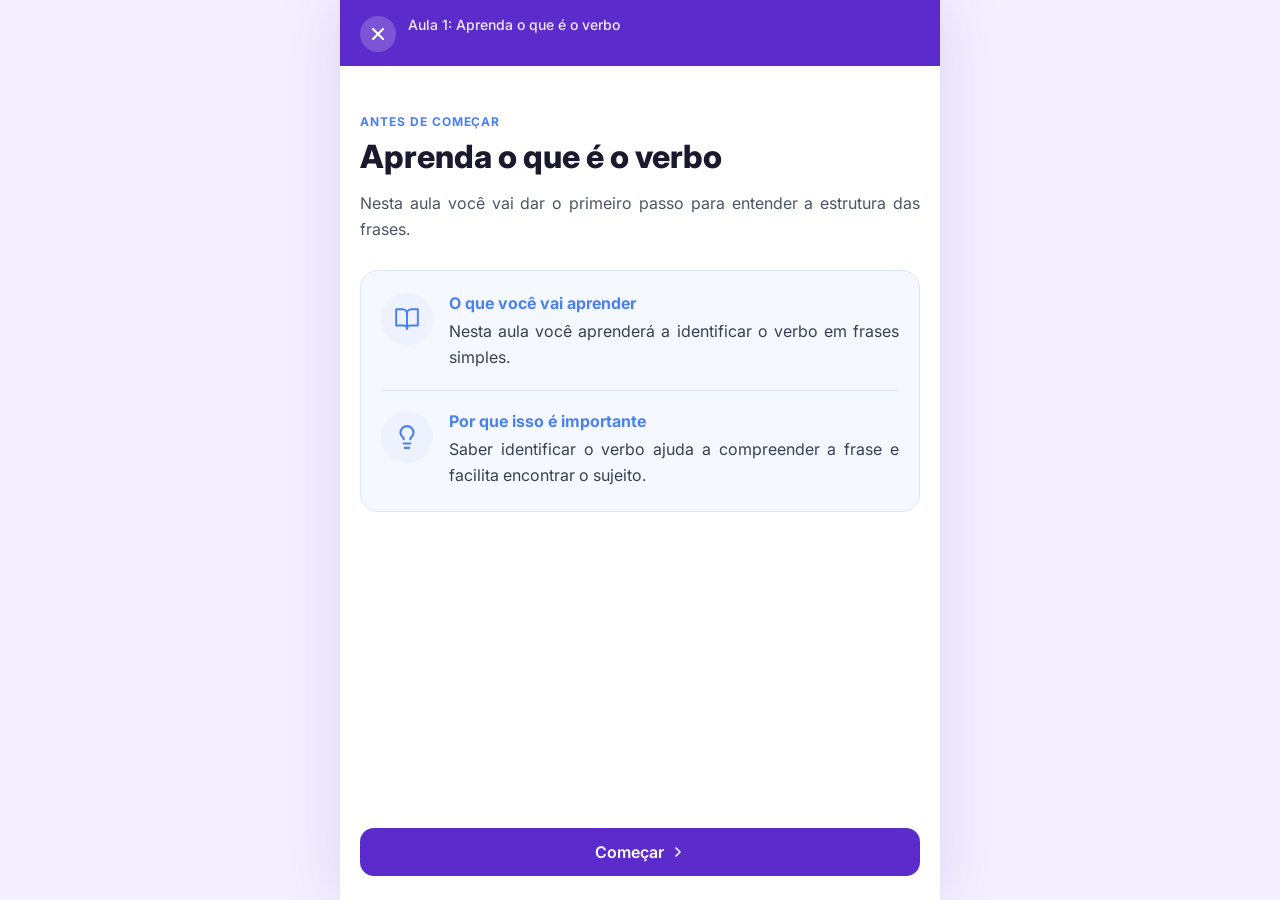
==== commit cd506864: "feat: transforma o Gramix em PWA instalavel, com favicon e suporte offline - manifest.json com nome," ====
--- a/estudo.html
+++ b/estudo.html
@@ -6,6 +6,11 @@
 <title>Gramix - Estudo</title>
 <link href="https://fonts.googleapis.com/css2?family=Inter:wght@400;500;600;700&display=swap" rel="stylesheet">
 <link rel="stylesheet" href="css/estudo.css">
+<link rel="manifest" href="manifest.json">
+<meta name="theme-color" content="#5B2BCB">
+<link rel="icon" type="image/png" sizes="32x32" href="icons/favicon-32.png">
+<link rel="icon" type="image/png" sizes="16x16" href="icons/favicon-16.png">
+<link rel="apple-touch-icon" href="icons/apple-touch-icon.png">
 </head>
 <body>
 
@@ -81,5 +86,10 @@
 <script src="js/idb.js"></script>
 <script src="js/data/modulos.js"></script>
 <script src="js/estudo.js"></script>
+<script>
+  if ('serviceWorker' in navigator) {
+    window.addEventListener('load', () => navigator.serviceWorker.register('sw.js'));
+  }
+</script>
 </body>
 </html>
--- a/css/estudo.css
+++ b/css/estudo.css
@@ -696,6 +696,7 @@
   display: flex;
   flex-direction: column;
   gap: 10px;
+  position: relative;
 }
 
 .opcao {
@@ -1015,3 +1016,27 @@
   .infinitivo-descricao      { font-size: 17px; }
   .idf-titulo                { font-size: 17px; }
 }
+
+/* TOAST */
+.toast {
+  position: fixed;
+  bottom: 90px;
+  left: 50%;
+  transform: translateX(-50%) translateY(20px);
+  background: #1a1a2e;
+  color: white;
+  padding: 12px 20px;
+  border-radius: 12px;
+  font-size: 15px;
+  font-weight: 500;
+  opacity: 0;
+  transition: opacity 0.3s ease, transform 0.3s ease;
+  z-index: 600;
+  white-space: nowrap;
+  pointer-events: none;
+}
+
+.toast.show {
+  opacity: 1;
+  transform: translateX(-50%) translateY(0);
+}
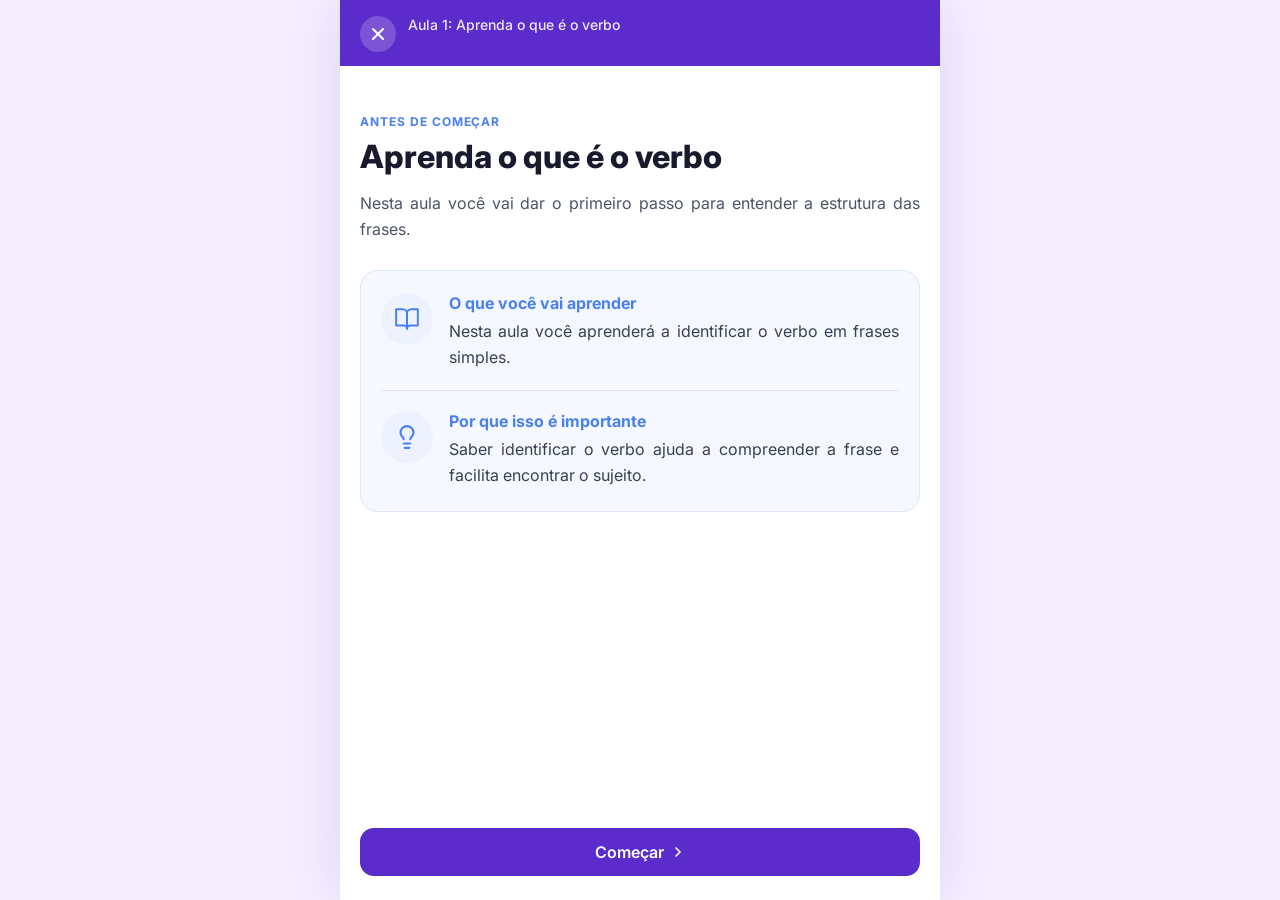
==== commit a1f91b27: "fix: adiciona favicon.ico na raiz para o icone pegar em mais lugares Alguns navegadores/SOs ainda bu" ====
--- a/estudo.html
+++ b/estudo.html
@@ -8,6 +8,7 @@
 <link rel="stylesheet" href="css/estudo.css">
 <link rel="manifest" href="manifest.json">
 <meta name="theme-color" content="#5B2BCB">
+<link rel="icon" href="favicon.ico" sizes="any">
 <link rel="icon" type="image/png" sizes="32x32" href="icons/favicon-32.png">
 <link rel="icon" type="image/png" sizes="16x16" href="icons/favicon-16.png">
 <link rel="apple-touch-icon" href="icons/apple-touch-icon.png">
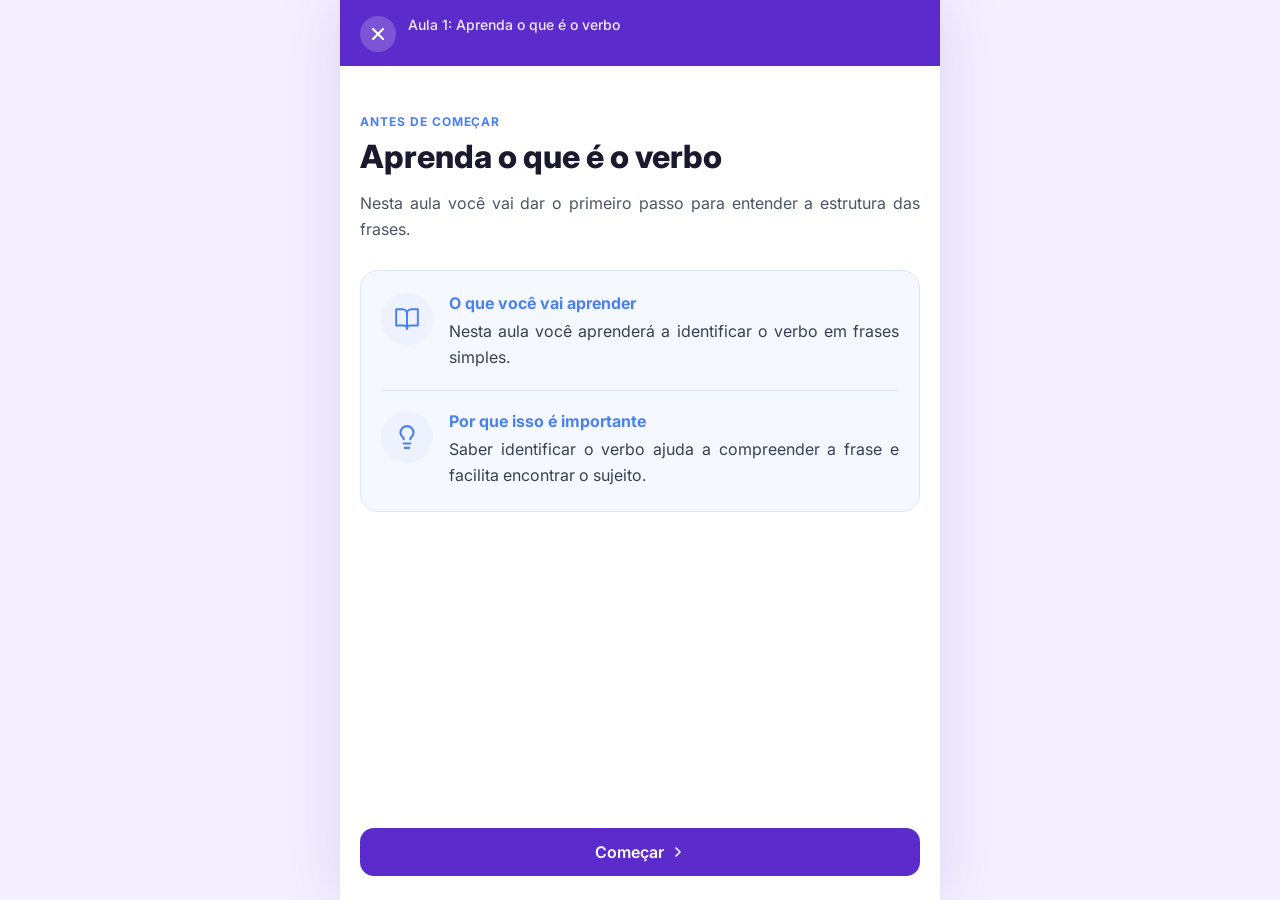
==== commit 1a1fe2e3: "fix: rodape de estudo.html cortado no PWA instalado e sinal fraco de reconexao de pasta - estudo.htm" ====
--- a/estudo.html
+++ b/estudo.html
@@ -2,7 +2,7 @@
 <html lang="pt-BR">
 <head>
 <meta charset="UTF-8">
-<meta name="viewport" content="width=device-width, initial-scale=1.0">
+<meta name="viewport" content="width=device-width, initial-scale=1.0, viewport-fit=cover">
 <title>Gramix - Estudo</title>
 <link href="https://fonts.googleapis.com/css2?family=Inter:wght@400;500;600;700&display=swap" rel="stylesheet">
 <link rel="stylesheet" href="css/estudo.css">
--- a/css/estudo.css
+++ b/css/estudo.css
@@ -14,8 +14,11 @@
   max-width: 600px;
   margin: 0 auto;
   background: #ffffff;
-  height: 100vh;
-  height: 100dvh;
+  height: 100vh;   /* fallback para navegadores antigos */
+  height: 100dvh;  /* viewport dinâmico */
+  height: 100svh;  /* viewport "pequeno" garantido — evita que a barra de
+                       gestos do sistema (comum no PWA instalado) corte o
+                       rodapé com os botões Anterior/Próxima */
   display: flex;
   flex-direction: column;
   box-shadow: 0 0 60px rgba(91, 43, 203, 0.15);
@@ -828,7 +831,7 @@
 /* FOOTER */
 .estudo-footer {
   flex-shrink: 0;
-  padding: 14px 20px 24px;
+  padding: 14px 20px calc(24px + env(safe-area-inset-bottom, 0px));
   display: flex;
   gap: 10px;
   background: #ffffff;
